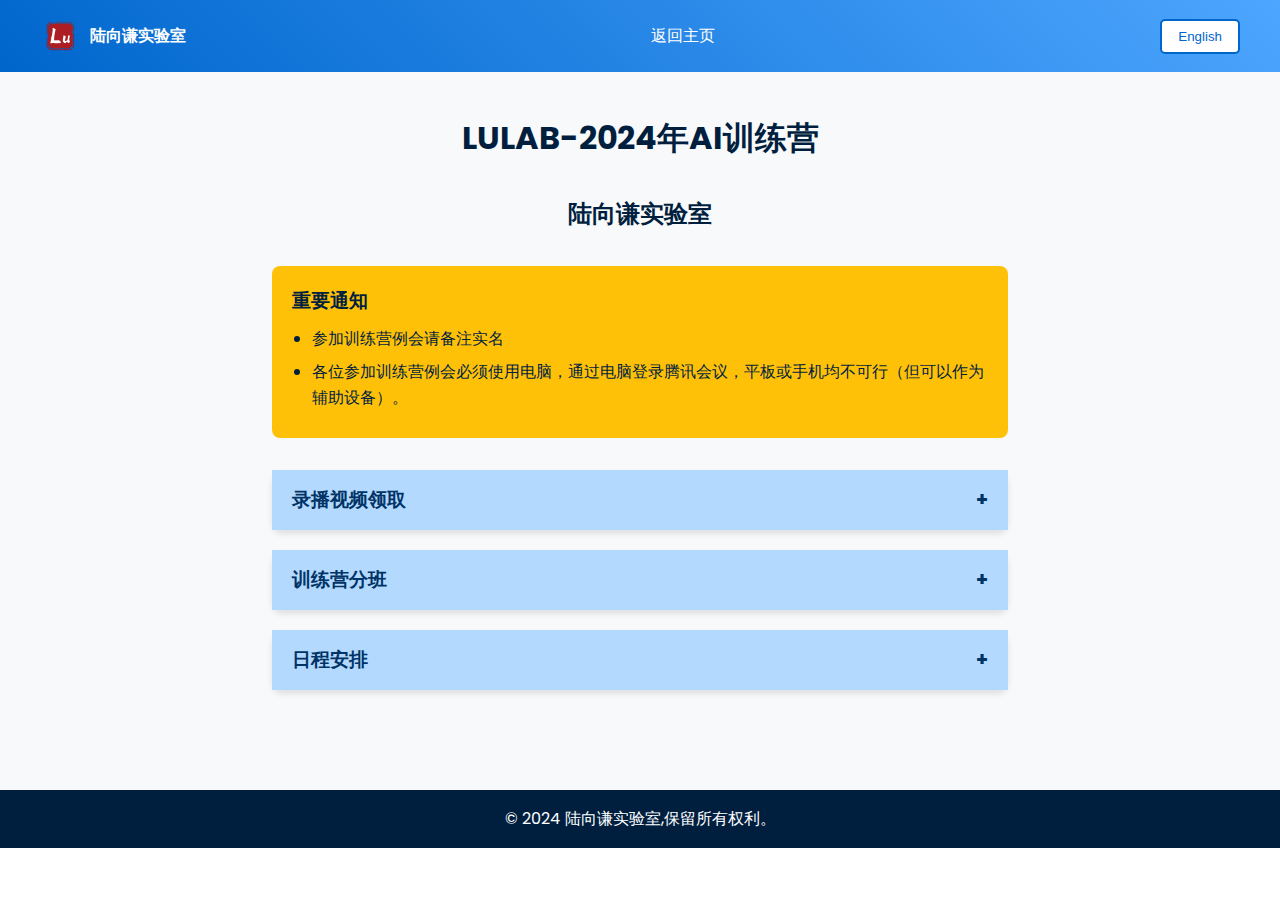
==== about the club/index.html @ 54ab798b "changed to multiwebsite." ====
<!DOCTYPE html>
<html lang="zh">
<head>
    <meta charset="UTF-8">
    <meta name="viewport" content="width=device-width, initial-scale=1.0">
    <title data-en="LULAB-2024 AI Training Camp" data-zh="LULAB-2024年AI训练营">LULAB-2024年AI训练营</title>
    <link rel="stylesheet" href="styles/styles.css">
    <link rel="icon" type="image/png" href="Content/Images/favicon.png">
</head>
<body>
    <header>
        <div class="header-content">
            <a href="index.html" class="logo">
                <img src="Content/Images/favicon.png" alt="Logo" class="logo-icon">
                <span data-en="Lulab" data-zh="陆向谦实验室">陆向谦实验室</span>
            </a>
            <nav class="main-nav">
                <a href="https://another-lulab-project.vercel.app/" data-en="Back to Main" data-zh="返回主页">返回主页</a>
            </nav>
            <button id="languageToggle" data-en="中文" data-zh="English">English</button>
        </div>
    </header>

    <main class="wave-section">
        <div class="wave-top">
            <!-- SVG wave code can be placed here -->
        </div>

        <!-- Wrap the content that changes language in a wrapper div -->
        <div class="content-wrapper">
            <div class="content">
                <h1 data-en="LULAB-2024 AI Training Camp" data-zh="LULAB-2024年AI训练营">LULAB-2024年AI训练营</h1>
                <h2 data-en="Lu Xiangqian Laboratory" data-zh="陆向谦实验室">陆向谦实验室</h2>

                <!-- Notice Section -->
                <div class="notice">
                    <h3 data-en="Important Notices" data-zh="重要通知">重要通知</h3>
                    <ul>
                        <li data-en="Please use your real name when participating in training camp meetings." data-zh="参加训练营例会请备注实名">参加训练营例会请备注实名</li>
                        <li data-en="All participants must use a computer to log in to Tencent Meeting. Tablets or mobile phones are not feasible (but can be used as auxiliary devices)." data-zh="各位参加训练营例会必须使用电脑，通过电脑登录腾讯会议，平板或手机均不可行（但可以作为辅助设备）。">各位参加训练营例会必须使用电脑，通过电脑登录腾讯会议，平板或手机均不可行（但可以作为辅助设备）。</li>
                    </ul>
                </div>

                <!-- Recording Video Retrieval Section -->
                <section class="collapsible-section">
                    <h3 class="section-header" data-en="Recording Video Retrieval" data-zh="录播视频领取">录播视频领取</h3>
                    <div class="section-content">
                        <h4 data-en="Viewing Methods" data-zh="观看方式">观看方式</h4>
                        <ol>
                            <li data-en="Use the Mini Program: Search for 'Xiaoetong Student Version' in WeChat." data-zh="小程序观看，搜索小程序：小鹅通学员版">小程序观看，搜索小程序：小鹅通学员版</li>
                            <li data-en="Use the Xiaoetong APP: Download 'Xiaoetong Student Version' app." data-zh="小鹅通APP观看，需下载APP：小鹅通学员版">小鹅通APP观看，需下载APP：小鹅通学员版</li>
                            <li data-en="Watch via Web: https://rpbry.xetsl.com/s/3Ns7DR" data-zh="网页端观看: https://rpbry.xetsl.com/s/3Ns7DR">网页端观看: <a href="https://rpbry.xetsl.com/s/3Ns7DR" target="_blank">https://rpbry.xetsl.com/s/3Ns7DR</a></li>
                        </ol>

                        <h4 data-en="How to Access" data-zh="如何获取">如何获取</h4>
                        <p data-en="Log in to Xiaoetong using your registered phone number to watch (activation numbers can be found in the roster below). If you haven't registered your number and cannot watch the courses, please contact the group owner in the liaison group to receive the course activation link." data-zh="通过登记的号码登录小鹅通即可观看（激活号码可参考下方的花名册）。还没有登记号码的家长同学，如果无法观看课程，可在对接群@群主领取课程激活链接。">通过登记的号码登录小鹅通即可观看（激活号码可参考下方的花名册）。还没有登记号码的家长同学，如果无法观看课程，可在对接群@群主领取课程激活链接。</p>
                    </div>
                </section>

                <!-- Training Camp Division Section -->
                <section class="collapsible-section">
                    <h3 class="section-header" data-en="Training Camp Division" data-zh="训练营分班">训练营分班</h3>
                    <div class="section-content">
                        <h4 data-en="Class Roster" data-zh="班级花名册">班级花名册</h4>
                        <p data-en="Check your class assignment through this link. If you cannot find your information, please contact the group owner." data-zh="通过该链接名单查看自己所属班级，如找不到相关信息，可@群主解决。">通过该链接名单查看自己所属班级，如找不到相关信息，可@群主解决。</p>
                        <p><a href="https://oad0a72p9r.feishu.cn/share/base/view/shrcngFLlu6q4ExO2J6gjixggpc" target="_blank" data-en="Class Roster Link" data-zh="班级花名册链接">https://oad0a72p9r.feishu.cn/share/base/view/shrcngFLlu6q4ExO2J6gjixggpc</a></p>

                        <h4 data-en="Roster Field Descriptions" data-zh="花名册字段说明">花名册字段说明</h4>
                        <ul>
                            <li data-en="applicant_name: Parent's Name" data-zh="applicant_name：家长姓名">applicant_name：家长姓名</li>
                            <li data-en="child_name: Child's Name" data-zh="child_name：孩子姓名">child_name：孩子姓名</li>
                            <li data-en="child_age: Child's Age" data-zh="child_age：孩子年龄">child_age：孩子年龄</li>
                            <li data-en="child_gender: Child's Gender" data-zh="child_gender：孩子性别">child_gender：孩子性别</li>
                            <li data-en="contact_person: Liaison; you can contact them in the group if you have questions during the training camp." data-zh="contact_person：对接人，训练营期间有问题可在对接群@对接人解决">contact_person：对接人，训练营期间有问题可在对接群@对接人解决</li>
                            <li data-en="phone_*: Submitted phone number; you can log in to Xiaoetong with this number to watch the recorded courses." data-zh="phone_*：提交的手机号码，可通过该号码登录小鹅通账号观看录播课程">phone_*：提交的手机号码，可通过该号码登录小鹅通账号观看录播课程</li>
                        </ul>

                        <h4 data-en="Class Introduction" data-zh="班级介绍">班级介绍</h4>
                        <p data-en="The training camp classes are organized by project units." data-zh="训练营班级是以项目为单位">训练营班级是以项目为单位</p>

                        <h5 data-en="AI Basic Project" data-zh="AI基础项目">AI基础项目</h5>
                        <p><a href="https://doc.weixin.qq.com/doc/w3_AbcA-AbiANYhncOkvzYSRWNW8SoOW?scode=AFAAtgeQAA4bCfnGT0AbcA-AbiANY" target="_blank" data-en="AI Basic Project Description Document" data-zh="AI 基础项目说明文档">AI 基础项目说明文档</a></p>
                        <p data-en="Through the latest generation of the AIBot development platform, children are guided to develop AI-native applications they are interested in, such as AI English tutors, AI music, and AI picture books. Here, children will learn the basics of artificial intelligence through hands-on practice and innovative thinking, develop programming skills, and explore the infinite possibilities of AI technology through practical projects." data-zh="通过最新一代的AIBot开发平台，引领孩子们开发自己感兴趣的AI原生应用程序，如AI英语外教、AI音乐，以及AI绘本等。在这里，孩子们将通过动手实践和创新思维学习人工智能的基础知识，培养编程技能，并且通过实际项目体验，探索AI技术的无限可能性。">通过最新一代的AIBot开发平台，引领孩子们开发自己感兴趣的AI原生应用程序，如AI英语外教、AI音乐，以及AI绘本等。在这里，孩子们将通过动手实践和创新思维学习人工智能的基础知识，培养编程技能，并且通过实际项目体验，探索AI技术的无限可能性。</p>

                        <h5 data-en="Live Room AI Customer Service Project" data-zh="直播间AI客服项目">直播间AI客服项目</h5>
                        <p><a href="https://doc.weixin.qq.com/doc/w3_AO8AGAZeABQlqJt879pTQG0F8YJJQ?scode=AFAAtgeQAA4wwoA1Zs" target="_blank" data-en="AI Customer Service Project Description Document" data-zh="AI客服项目说明文档">AI客服项目说明文档</a></p>

                        <h6 data-en="Phase Distinction" data-zh="阶段区分">阶段区分</h6>
                        <ul>
                            <li data-en="Phase 1: Follow the training camp courses, delve deeper step by step, and continuously participate in learning new course content and Q&A." data-zh="一阶段：跟着训练营课程学习，逐步深入，不断参与学习新课程内容和答疑。">一阶段：跟着训练营课程学习，逐步深入，不断参与学习新课程内容和答疑。</li>
                            <li data-en="Phase 2: After fully keeping up with the training camp courses and having the ability to think independently and solve problems, collaborate with laboratory project team members to implement the project." data-zh="二阶段：完全跟得上训练营课程，具备独立思考和解决问题能力的基础上和实验室项目组同学共同合作对项目进行落地。">二阶段：完全跟得上训练营课程，具备独立思考和解决问题能力的基础上和实验室项目组同学共同合作对项目进行落地。</li>
                            <li data-en="Others: If this project is not challenging enough, you can apply to Teacher Yang to join a higher difficulty project group after completing this project!" data-zh="其他：如该项目也不具备挑战性，则做出该项目的基础上，可向杨老师申请加入难度更高的项目组！">其他：如该项目也不具备挑战性，则做出该项目的基础上，可向杨老师申请加入难度更高的项目组！</li>
                        </ul>

                        <h4 data-en="Class Selection Principles" data-zh="班级选择原则">班级选择原则</h4>
                        <h6 data-en="First to Third Day:" data-zh="第一至三天：">第一至三天：</h6>
                        <ul>
                            <li data-en="Select your class based on the class roster and directly join the class meetings of the relevant teacher; if you have adjusted classes, join the corresponding class." data-zh="根据班级花名册选择自己的班级，直接加入相关老师的班级例会；若已调整班级，则加入对应班级。">根据班级花名册选择自己的班级，直接加入相关老师的班级例会；若已调整班级，则加入对应班级。</li>
                            <li data-en="Evaluate your abilities and confirm whether you meet the requirements of the class project. If you have any questions, you can provide feedback to the liaison teacher." data-zh="评估自己的能力，确认是否符合班级项目的要求，如有疑问可向对接老师反馈。">评估自己的能力，确认是否符合班级项目的要求，如有疑问可向对接老师反馈。</li>
                        </ul>

                        <h6 data-en="Fourth Day and Beyond:" data-zh="第四天及以后：">第四天及以后：</h6>
                        <ul>
                            <li data-en="Most students will gradually be diverted into two project groups, and the number of class meetings will be reduced to two." data-zh="大部分学生将逐步分流到两个项目组，会场例会也将减少到两个。">大部分学生将逐步分流到两个项目组，会场例会也将减少到两个。</li>
                            <li data-en="In special cases, special class adjustments will be made the day before the meeting." data-zh="特殊情况时，会在会前一天进行特殊的分班处理。">特殊情况时，会在会前一天进行特殊的分班处理。</li>
                            <li data-en="Sometimes AI experts will be invited to teach, and all classes will be merged into one meeting on that day." data-zh="有时会邀请AI相关领域的专家授课，当天会合并为一个会场。">有时会邀请AI相关领域的专家授课，当天会合并为一个会场。</li>
                            <li data-en="If there is anything unsuitable during this process, please promptly communicate with the group owner in the liaison group." data-zh="此过程中如果有任何不适合的地方，请及时在对接群@群主沟通解决。">此过程中如果有任何不适合的地方，请及时在对接群@群主沟通解决。</li>
                            <li data-en="If the teacher believes that some students cannot keep up with the progress, they will be forced to transfer back to a class project with a lower difficulty." data-zh="如果老师认为某些学生跟不上进度，会强制调回难度较低的班级项目。">如果老师认为某些学生跟不上进度，会强制调回难度较低的班级项目。</li>
                            <li data-en="If you think the current class project is too easy, you can apply to the teacher to join a class project group with a higher difficulty." data-zh="若认为当前班级项目难度过低，可向老师申请加入难度更高的班级项目组。">若认为当前班级项目难度过低，可向老师申请加入难度更高的班级项目组。</li>
                            <li data-en="If you think the current class project is too difficult, you can apply to the teacher to join a class project group with a lower difficulty." data-zh="若认为当前班级项目难度过高，可向老师申请加入难度更低的班级项目组。">若认为当前班级项目难度过高，可向老师申请加入难度更低的班级项目组。</li>
                        </ul>

                        <p data-en="Note: Joining a higher difficulty class is not necessarily more beneficial for the child's learning. Please choose a project that suits your abilities after fully evaluating your own capabilities." data-zh="注意：并非加入难度越高的的班级对孩子的学习越有利，请各位家长和同学在充分评估自身能力的基础上选择适合自身能力的项目。">注意：并非加入难度越高的的班级对孩子的学习越有利，请各位家长和同学在充分评估自身能力的基础上选择适合自身能力的项目。</p>
                    </div>
                </section>

                <!-- Schedule Section -->
                <section class="collapsible-section">
                    <h3 class="section-header" data-en="Schedule" data-zh="日程安排">日程安排</h3>
                    <div class="section-content">
                        <h4 data-en="Overall Arrangement" data-zh="总体安排">总体安排</h4>
                        <ul>
                            <li data-en="Duration: 4 weeks (25 meetings)" data-zh="时长：4周（25次例会）">时长：4周（25次例会）</li>
                            <li data-en="Start Time: The first Friday evening of each month" data-zh="开始时间：每个月的第一个周五晚上">开始时间：每个月的第一个周五晚上</li>
                            <li data-en="End Time: Thursday of the first week after 28 days" data-zh="截止时间：28天后第一个星期的周四">截止时间：28天后第一个星期的周四</li>
                            <li data-en="From Monday to Thursday, the first meeting starts at 8:00 PM; on Saturdays and Sundays, the first meeting starts at 8:00 AM; there are no meetings on Fridays. Individual classes may adjust slightly based on the situation." data-zh="周一至周四第一个例会开始时间为晚上8:00，周六周日第一个例会开始时间为早上8:00，周五没有例会，个别班级会根据情况进行微调。">周一至周四第一个例会开始时间为晚上8:00，周六周日第一个例会开始时间为早上8:00，周五没有例会，个别班级会根据情况进行微调。</li>
                        </ul>

                        <p data-en="The first three days are intensive training. Subsequently, students choose the class that suits them based on their situation." data-zh="前三天进行集训，后续同学根据自身情况选择适合自己的班级进行学习。">前三天进行集训，后续同学根据自身情况选择适合自己的班级进行学习。</p>

                        <h4 data-en="Detailed Schedule" data-zh="日程安排细节">日程安排细节</h4>
                        <p><a href="https://doc.weixin.qq.com/doc/w3_AO8AGAZeABQ1pgqja9US1qLdpBO5B?scode=AFAAtgeQAA4PYC4KuWAO8AGAZeABQ" target="_blank" data-en="Detailed Schedule Document" data-zh="日程安排文档">日程安排文档</a></p>
                    </div>
                </section>
            </div>
        </div>

        <div class="wave-bottom">
            <!-- SVG wave code can be placed here -->
        </div>
    </main>

    <footer>
        <p data-en="© 2024 Lulab, All rights reserved." data-zh="© 2024 陆向谦实验室,保留所有权利。">© 2024 陆向谦实验室,保留所有权利。</p>
    </footer>

    <script src="js/script.js"></script>
    <script src="js/orientation.js"></script>
</body>
</html>
---- about the club/styles/styles.css ----
/* Import Google Fonts */
@import url('https://fonts.googleapis.com/css2?family=Poppins:wght@300;400;500;600;700&display=swap');

/* Variables */
:root {
    --primary-blue: #0066cc;
    --secondary-blue: #4da6ff;
    --light-blue: #b3d9ff;
    --dark-blue: #003366;
    --accent-blue: #00ccff;
    --text-color: #001f3f;
    --background-color: #ffffff;
    --footer-bg: #001f3f;
    --success-green: #28a745;
    --warning-yellow: #ffc107;
    --danger-red: #dc3545;
    --gray-100: #f8f9fa;
    --gray-200: #e9ecef;
    --gray-300: #dee2e6;
    --gray-400: #ced4da;
    --gray-500: #adb5bd;
    --gray-600: #6c757d;
    --gray-700: #495057;
    --gray-800: #343a40;
    --gray-900: #212529;
}

/* Reset and Base Styles */
*, *::before, *::after {
    box-sizing: border-box;
    margin: 0;
    padding: 0;
}

body {
    font-family: 'Poppins', sans-serif;
    line-height: 1.6;
    color: var(--text-color);
    background-color: var(--background-color);
    margin: 0;
}

/* Header Styles */
header {
    background: linear-gradient(45deg, var(--primary-blue), var(--secondary-blue));
    padding: 1rem 2rem;
    position: fixed;
    width: 100%;
    top: 0;
    z-index: 1000;
}

.header-content {
    display: flex;
    justify-content: space-between;
    align-items: center;
    max-width: 1200px;
    margin: 0 auto;
}

.logo {
    display: flex;
    align-items: center;
    text-decoration: none;
    color: white;
}

.logo span {
    font-weight: bold;
}

.logo-icon {
    width: 40px;
    height: 40px;
    margin-right: 10px;
}

.main-nav {
    display: flex;
    align-items: center;
}

.main-nav a {
    color: white;
    text-decoration: none;
    margin-left: 20px;
    position: relative;
}

.main-nav a::after {
    content: '';
    position: absolute;
    width: 0%;
    height: 2px;
    background-color: var(--accent-blue);
    left: 0;
    bottom: -5px;
    transition: width 0.3s ease;
}

.main-nav a:hover::after {
    width: 100%;
}

/* Language Toggle Button */
#languageToggle {
    background-color: white;
    color: var(--primary-blue);
    border: 2px solid var(--primary-blue);
    padding: 0.5rem 1rem;
    border-radius: 5px;
    cursor: pointer;
    transition: all 0.3s ease;
}

#languageToggle:hover {
    background-color: var(--primary-blue);
    color: white;
}

/* Main Content Styles */
main {
    padding-top: 100px;
}

.wave-section {
    position: relative;
    padding: 5rem 0;
    background-color: var(--gray-100);
    overflow: hidden;
}

.content-wrapper {
    transition: opacity 0.3s ease-in-out, transform 0.3s ease-in-out;
}

.lang-fade {
    opacity: 0;
    transform: translateY(-10px);
}

.content {
    max-width: 800px;
    margin: 0 auto;
    padding: 0 2rem;
}

h1, h2 {
    text-align: center;
    margin: 2rem 0 1rem 0;
}

.notice {
    background-color: var(--warning-yellow);
    padding: 20px;
    border-radius: 8px;
    margin: 2rem 0;
}

.notice h3 {
    margin-bottom: 10px;
}

.notice ul {
    list-style-type: disc;
    padding-left: 20px;
}

.notice ul li {
    margin-bottom: 0.5rem;
}

/* Collapsible Section Styles */
.collapsible-section {
    background-color: white;
    border-radius: 10px;
    box-shadow: 0 4px 6px rgba(0,0,0,0.1);
    margin-bottom: 20px;
}

.section-header {
    background-color: var(--light-blue);
    color: var(--dark-blue);
    padding: 15px 20px;
    cursor: pointer;
    position: relative;
}

.section-header::after {
    content: '+';
    position: absolute;
    right: 20px;
    font-size: 1.2rem;
    transition: transform 0.3s;
}

.section-header.active::after {
    content: '-';
    transform: rotate(180deg);
}

.section-content {
    opacity: 0;
    max-height: 0;
    overflow: hidden;
    transition: max-height 0.5s ease, opacity 0.5s ease;
}

.section-header.active + .section-content {
    opacity: 1;
    max-height: 2000px; /* Increased to accommodate more content */
    padding: 20px;
}

/* Styling Inside Collapsible Sections */
.section-content h4, .section-content h5, .section-content h6 {
    color: var(--primary-blue);
    margin-top: 1.5rem;
    margin-bottom: 0.5rem;
}

.section-content p {
    margin-bottom: 1rem;
    line-height: 1.8;
}

.section-content ul, .section-content ol {
    margin-left: 1.5rem;
    margin-bottom: 1rem;
}

.section-content ul li, .section-content ol li {
    margin-bottom: 0.5rem;
}

.section-content a {
    color: var(--accent-blue);
    text-decoration: none;
    transition: color 0.3s ease;
}

.section-content a:hover {
    color: var(--primary-blue);
}

.section-content table {
    width: 100%;
    border-collapse: collapse;
    margin-bottom: 1.5rem;
}

.section-content table, .section-content th, .section-content td {
    border: 1px solid var(--gray-300);
}

.section-content th, .section-content td {
    padding: 10px;
    text-align: left;
}

.section-content th {
    background-color: var(--gray-100);
}

/* Language Transition Effect */
[data-en], [data-zh] {
    transition: opacity 0.3s ease-in-out, transform 0.3s ease-in-out;
}

.lang-fade {
    opacity: 0;
    transform: translateY(-10px);
}

/* Footer Styles */
footer {
    background-color: var(--footer-bg);
    color: white;
    text-align: center;
    padding: 1rem;
}

/* Responsive Styles */
/* Mobile Devices (max-width: 480px) */
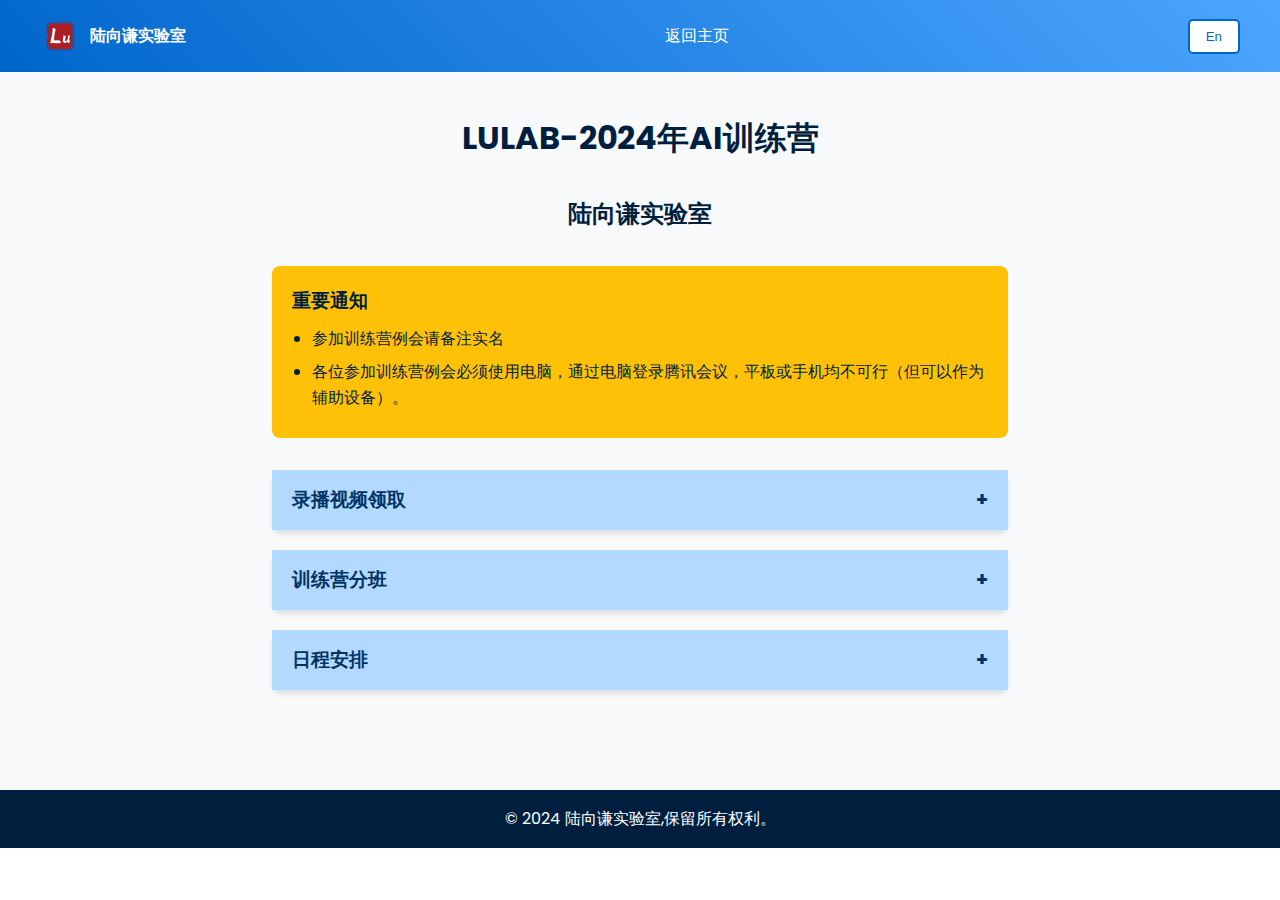
==== commit b62742a5: "done." ====
--- a/about the club/index.html
+++ b/about the club/index.html
@@ -17,7 +17,7 @@
             <nav class="main-nav">
                 <a href="https://another-lulab-project.vercel.app/" data-en="Back to Main" data-zh="返回主页">返回主页</a>
             </nav>
-            <button id="languageToggle" data-en="中文" data-zh="English">English</button>
+            <button id="languageToggle" data-en="中" data-zh="En">En</button>
         </div>
     </header>
 
